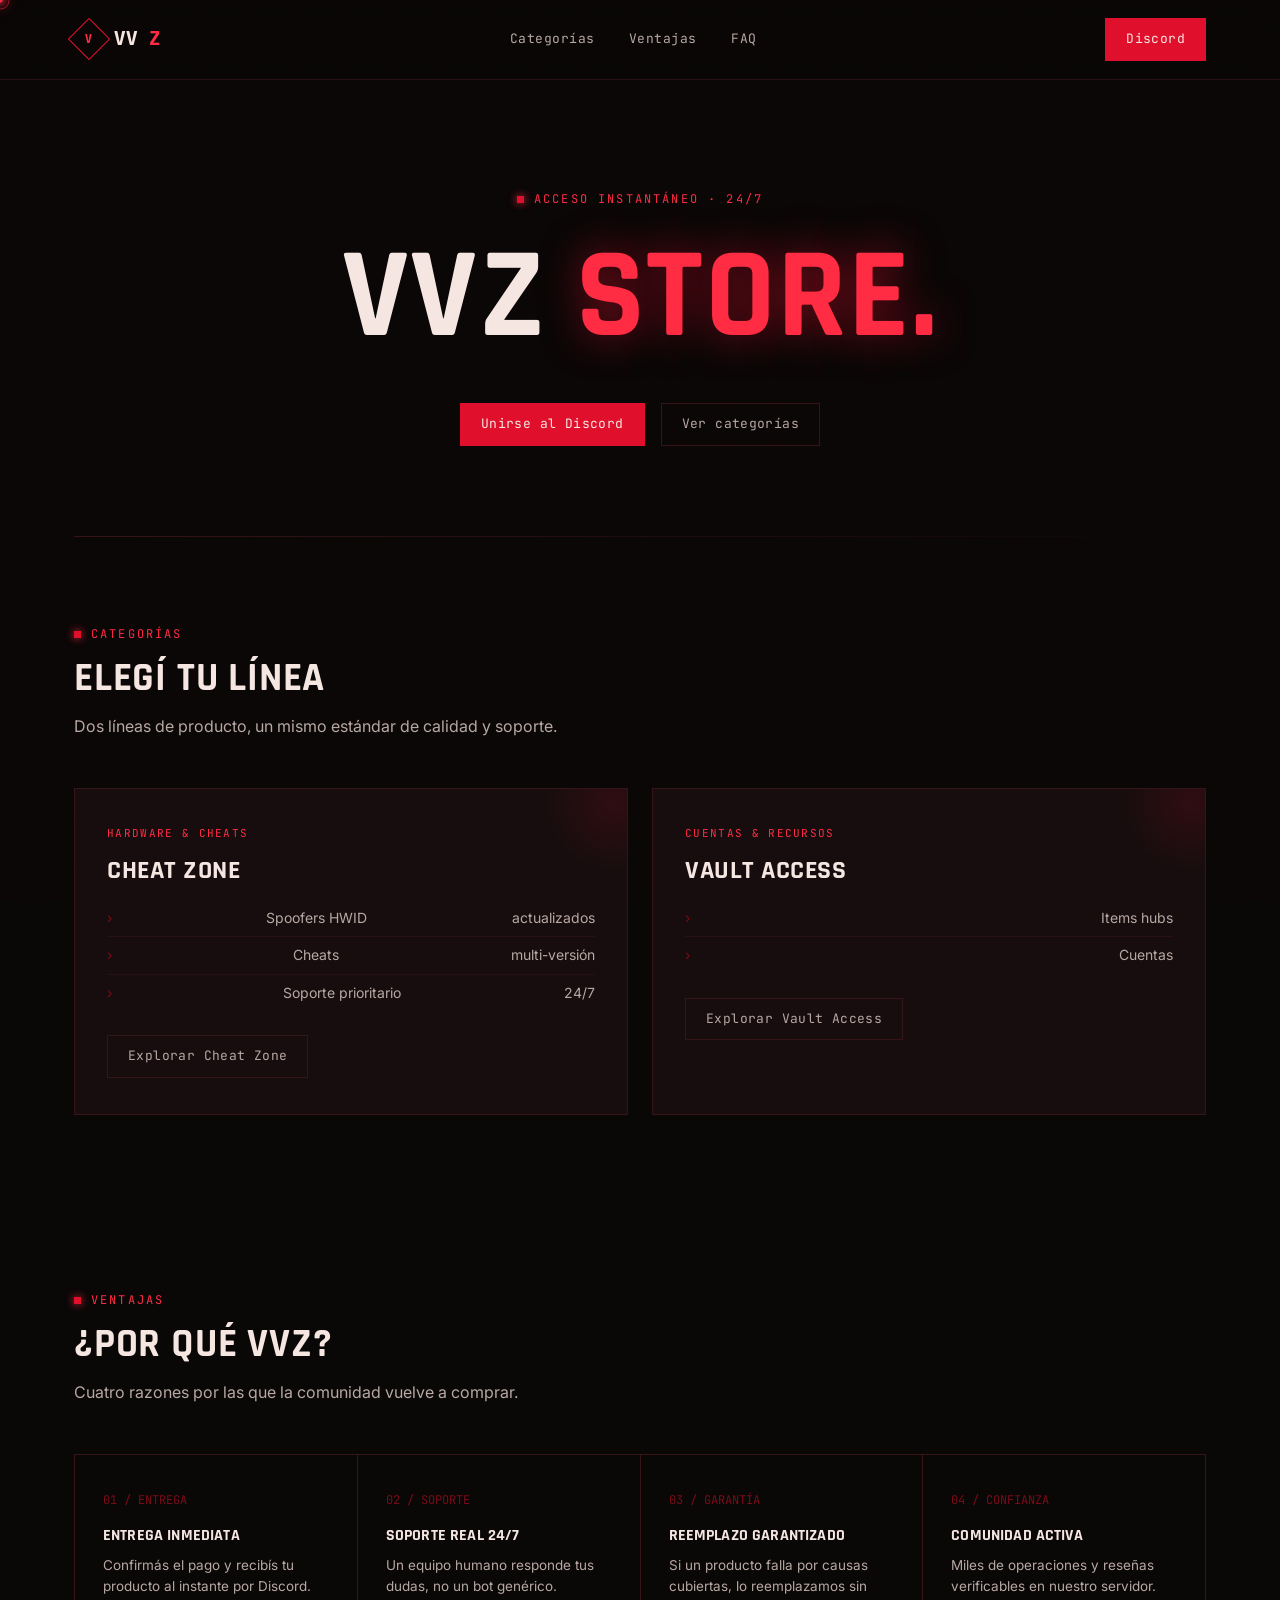
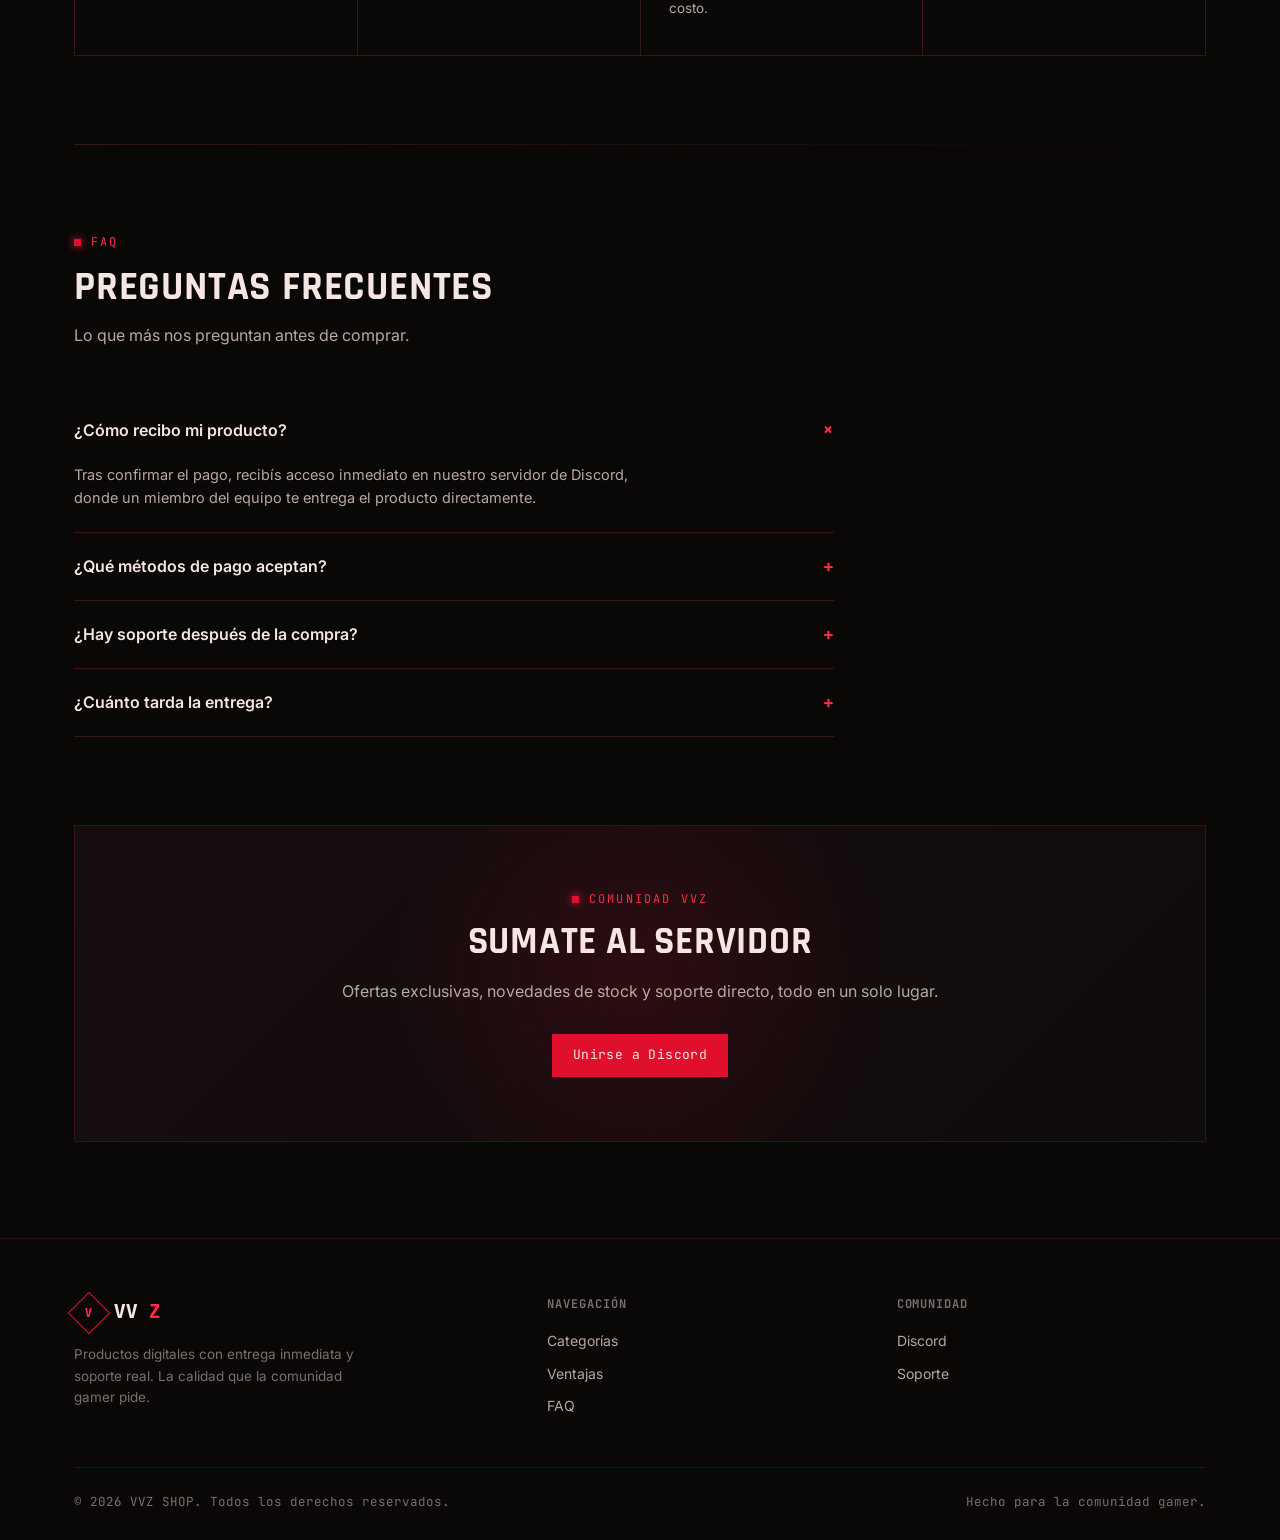
==== index.html @ 2f13028e "Add files via upload" ====
<!DOCTYPE html>
<html lang="es">
<head>
<meta charset="UTF-8">
<meta name="viewport" content="width=device-width, initial-scale=1.0">
<title>VVZ Shop — Productos Digitales</title>
<meta name="description" content="VVZ Shop. Cheats, cuentas y recursos digitales. Entrega inmediata por Discord.">
<link rel="preconnect" href="https://fonts.googleapis.com">
<link rel="preconnect" href="https://fonts.gstatic.com" crossorigin>
<link href="https://fonts.googleapis.com/css2?family=Rajdhani:wght@500;600;700&family=Inter:wght@400;500;600;700&family=JetBrains+Mono:wght@400;500;700&display=swap" rel="stylesheet">
<style>
  :root{
    --bg: #0a0707;
    --bg-soft: #100b0b;
    --surface: #170d0e;
    --surface-2: #1d1011;
    --line: #371417;
    --line-soft: #2a1012;
    --maroon: #7a0c18;
    --maroon-deep: #4a0710;
    --red: #e0102c;
    --red-bright: #ff2c44;
    --text: #f5e6e2;
    --text-dim: #b8a8a4;
    --text-mute: #7a6f6c;
    --mono: 'JetBrains Mono', monospace;
    --display: 'Rajdhani', sans-serif;
    --body: 'Inter', sans-serif;
  }

  *{margin:0;padding:0;box-sizing:border-box;}

  html{scroll-behavior:smooth;}

  body{
    background:var(--bg);
    color:var(--text);
    font-family:var(--body);
    line-height:1.6;
    overflow-x:hidden;
    position:relative;
  }

  /* signature ambient background: scanlines + grid + glow */
  body::before{
    content:"";
    position:fixed;
    inset:0;
    background-image:
      repeating-linear-gradient(0deg, rgba(224,16,44,0.025) 0px, rgba(224,16,44,0.025) 1px, transparent 1px, transparent 3px),
      linear-gradient(rgba(122,12,24,0.07) 1px, transparent 1px),
      linear-gradient(90deg, rgba(122,12,24,0.07) 1px, transparent 1px);
    background-size: 100% 3px, 48px 48px, 48px 48px;
    pointer-events:none;
    z-index:1;
    opacity:0.6;
  }

  body{cursor:none;}

  .glow-cursor{
    position:fixed;
    width:5px;
    height:5px;
    border-radius:50%;
    background:var(--red-bright);
    box-shadow:
      0 0 6px 1px rgba(255,44,68,0.9),
      0 0 13px 4px rgba(255,44,68,0.45);
    pointer-events:none;
    z-index:9999;
    transform:translate(-50%,-50%);
    transition:transform .08s ease-out, opacity .2s;
  }
  .glow-cursor::after{
    content:"";
    position:absolute;
    top:50%;left:50%;
    width:16px;height:16px;
    border:1px solid rgba(255,44,68,0.5);
    border-radius:50%;
    transform:translate(-50%,-50%);
  }

  @media (hover: none), (max-width: 720px){
    body{cursor:auto;}
    .glow-cursor{display:none;}
    #trail{display:none;}
  }

  a{color:inherit;text-decoration:none;}
  ul{list-style:none;}
  img{max-width:100%;display:block;}

  .wrap{
    max-width:1180px;
    margin:0 auto;
    padding:0 24px;
    position:relative;
    z-index:2;
  }

  .eyebrow{
    font-family:var(--mono);
    font-size:12px;
    letter-spacing:.18em;
    text-transform:uppercase;
    color:var(--red-bright);
    display:flex;
    align-items:center;
    gap:10px;
  }
  .eyebrow::before{
    content:"";
    width:7px;height:7px;
    background:var(--red);
    box-shadow:0 0 8px var(--red-bright);
    display:inline-block;
  }

  h1,h2,h3,h4{
    font-family:var(--display);
    font-weight:700;
    text-transform:uppercase;
    letter-spacing:.02em;
    line-height:1.05;
  }

  /* ---------- HEADER ---------- */
  header{
    position:sticky;
    top:0;
    z-index:50;
    background:rgba(10,7,7,0.82);
    backdrop-filter:blur(10px);
    border-bottom:1px solid var(--line-soft);
  }
  .nav{
    display:flex;
    align-items:center;
    justify-content:space-between;
    padding:18px 24px;
    max-width:1180px;
    margin:0 auto;
  }
  .logo{
    font-family:var(--display);
    font-weight:700;
    font-size:22px;
    letter-spacing:.06em;
    display:flex;
    align-items:center;
    gap:10px;
  }
  .logo .mark{
    width:30px;height:30px;
    border:1.5px solid var(--red);
    display:flex;
    align-items:center;
    justify-content:center;
    font-size:13px;
    color:var(--red-bright);
    position:relative;
    transform:rotate(45deg);
  }
  .logo .mark span{transform:rotate(-45deg);}
  .logo b{color:var(--red-bright);}

  .nav-links{
    display:flex;
    gap:34px;
    font-family:var(--mono);
    font-size:13px;
    letter-spacing:.04em;
  }
  .nav-links a{
    color:var(--text-dim);
    transition:color .2s;
    position:relative;
    padding:4px 0;
  }
  .nav-links a:hover, .nav-links a:focus-visible{color:var(--text);}
  .nav-links a::after{
    content:"";
    position:absolute;
    left:0;bottom:0;
    width:0;height:1px;
    background:var(--red);
    transition:width .25s;
  }
  .nav-links a:hover::after{width:100%;}

  .nav-cta{
    display:flex;
    align-items:center;
    gap:16px;
  }

  .btn{
    font-family:var(--mono);
    font-size:13px;
    letter-spacing:.03em;
    padding:10px 20px;
    border:1px solid var(--red);
    color:var(--text);
    background:transparent;
    cursor:pointer;
    transition:all .2s;
    display:inline-flex;
    align-items:center;
    gap:8px;
    white-space:nowrap;
  }
  .btn:hover, .btn:focus-visible{
    background:var(--red);
    box-shadow:0 0 22px rgba(224,16,44,0.45);
  }
  .btn-fill{
    background:var(--red);
    border-color:var(--red);
  }
  .btn-fill:hover{
    background:var(--red-bright);
    border-color:var(--red-bright);
  }
  .btn-ghost{
    border-color:var(--line);
    color:var(--text-dim);
  }
  .btn-ghost:hover{
    background:var(--surface-2);
    border-color:var(--maroon);
    color:var(--text);
    box-shadow:none;
  }

  .menu-toggle{display:none;}

  /* ---------- HERO ---------- */
  .hero{
    padding:110px 0 90px;
    position:relative;
    text-align:center;
  }
  .hero h1{
    font-size:clamp(56px,11vw,128px);
    margin:22px 0 38px;
    letter-spacing:.01em;
  }
  .hero h1 em{
    font-style:normal;
    color:var(--red-bright);
    text-shadow:0 0 40px rgba(224,16,44,0.55);
  }
  .hero .eyebrow{
    justify-content:center;
  }
  .hero-actions{
    display:flex;
    gap:16px;
    justify-content:center;
  }

  /* ---------- SECTION SHELL ---------- */
  section{padding:88px 0;position:relative;}
  .section-head{
    margin-bottom:48px;
    max-width:640px;
  }
  .section-head h2{
    font-size:clamp(28px,4vw,40px);
    margin:14px 0 14px;
  }
  .section-head p{color:var(--text-dim);font-size:16px;}

  .divider{
    height:1px;
    background:linear-gradient(90deg, var(--line), transparent);
  }

  /* ---------- CATEGORIES ---------- */
  .cat-grid{
    display:grid;
    grid-template-columns:repeat(2,1fr);
    gap:24px;
  }
  .cat-card{
    background:var(--surface);
    border:1px solid var(--line);
    padding:36px 32px;
    position:relative;
    overflow:hidden;
    transition:border-color .25s, transform .12s ease-out;
    transform-style:preserve-3d;
    perspective:1200px;
    will-change:transform;
  }
  .cat-card:hover{
    border-color:var(--maroon);
  }
  .cat-card::after{
    content:"";
    position:absolute;
    top:0;right:0;
    width:140px;height:140px;
    background:radial-gradient(circle, rgba(224,16,44,0.12), transparent 70%);
    transform:translate(40%,-40%);
  }
  .cat-tag{
    font-family:var(--mono);
    font-size:11px;
    color:var(--red-bright);
    letter-spacing:.12em;
    text-transform:uppercase;
  }
  .cat-card h3{
    font-size:26px;
    margin:14px 0 16px;
  }
  .cat-card ul{margin-bottom:24px;}
  .cat-card li{
    font-size:14px;
    color:var(--text-dim);
    padding:7px 0;
    border-bottom:1px solid var(--line-soft);
    display:flex;
    justify-content:space-between;
  }
  .cat-card li:last-child{border-bottom:none;}
  .cat-card li::before{content:"›";color:var(--maroon);margin-right:8px;}

  /* ---------- WHY US ---------- */
  .why-grid{
    display:grid;
    grid-template-columns:repeat(4,1fr);
    gap:1px;
    background:var(--line);
    border:1px solid var(--line);
  }
  .why-card{
    background:var(--bg);
    padding:36px 28px;
  }
  .why-num{
    font-family:var(--mono);
    font-size:12px;
    color:var(--maroon);
    margin-bottom:18px;
  }
  .why-card h4{font-size:16px;margin-bottom:10px;letter-spacing:.01em;}
  .why-card p{font-size:13.5px;color:var(--text-dim);}

  /* ---------- FAQ ---------- */
  .faq-list{max-width:760px;}
  .faq-item{
    border-bottom:1px solid var(--line);
  }
  .faq-q{
    width:100%;
    background:none;
    border:none;
    text-align:left;
    padding:22px 0;
    color:var(--text);
    font-family:var(--body);
    font-size:16px;
    font-weight:600;
    display:flex;
    justify-content:space-between;
    align-items:center;
    cursor:pointer;
  }
  .faq-q .icon{
    font-family:var(--mono);
    color:var(--red-bright);
    font-size:18px;
    transition:transform .25s;
  }
  .faq-item.open .faq-q .icon{transform:rotate(45deg);}
  .faq-a{
    max-height:0;
    overflow:hidden;
    transition:max-height .3s ease;
    color:var(--text-dim);
    font-size:14.5px;
  }
  .faq-a p{padding-bottom:22px;max-width:600px;}
  .faq-item.open .faq-a{max-height:200px;}

  /* ---------- CTA BAND ---------- */
  .cta-band{
    border:1px solid var(--line);
    background:linear-gradient(135deg, var(--surface), var(--bg-soft));
    padding:64px 56px;
    text-align:center;
    position:relative;
    overflow:hidden;
  }
  .cta-band::before{
    content:"";
    position:absolute;
    top:50%;left:50%;
    width:500px;height:500px;
    background:radial-gradient(circle, rgba(224,16,44,0.13), transparent 70%);
    transform:translate(-50%,-50%);
  }
  .cta-band h2{font-size:clamp(26px,4vw,38px);margin:14px 0 16px;position:relative;}
  .cta-band p{color:var(--text-dim);margin-bottom:30px;position:relative;}
  .cta-band .btn{position:relative;}

  /* ---------- FOOTER ---------- */
  footer{
    border-top:1px solid var(--line-soft);
    padding:56px 0 28px;
  }
  .footer-grid{
    display:grid;
    grid-template-columns:1.4fr 1fr 1fr;
    gap:40px;
    margin-bottom:40px;
  }
  .footer-brand p{color:var(--text-mute);font-size:13.5px;margin-top:14px;max-width:280px;}
  .footer-col h5{
    font-family:var(--mono);
    font-size:12px;
    letter-spacing:.08em;
    text-transform:uppercase;
    color:var(--text-mute);
    margin-bottom:16px;
  }
  .footer-col a{
    display:block;
    color:var(--text-dim);
    font-size:14px;
    margin-bottom:10px;
    transition:color .2s;
  }
  .footer-col a:hover{color:var(--red-bright);}
  .footer-bottom{
    border-top:1px solid var(--line-soft);
    padding-top:24px;
    display:flex;
    justify-content:space-between;
    font-size:12.5px;
    color:var(--text-mute);
    font-family:var(--mono);
  }

  /* ---------- FOCUS / A11Y ---------- */
  a:focus-visible, button:focus-visible{
    outline:2px solid var(--red-bright);
    outline-offset:2px;
  }

  @media (prefers-reduced-motion: reduce){
    *{animation:none !important; transition:none !important;}
  }

  /* ---------- RESPONSIVE ---------- */
  @media (max-width: 980px){
    .hero-grid{grid-template-columns:1fr;}
    .why-grid{grid-template-columns:repeat(2,1fr);}
    .footer-grid{grid-template-columns:1fr;gap:28px;}
  }
  @media (max-width: 720px){
    .nav-links{display:none;}
    .cat-grid{grid-template-columns:1fr;}
    .why-grid{grid-template-columns:1fr;}
    .hero-stats{gap:26px;flex-wrap:wrap;}
    .cta-band{padding:48px 24px;}
  }
</style>
</head>
<body>

<canvas id="trail" style="position:fixed;inset:0;pointer-events:none;z-index:9998;"></canvas>
<div class="glow-cursor" id="glow"></div>

<header>
  <nav class="nav">
    <a href="#top" class="logo"><span class="mark"><span>V</span></span>VV<b>Z</b></a>
    <div class="nav-links">
      <a href="#categorias">Categorías</a>
      <a href="#ventajas">Ventajas</a>
      <a href="#faq">FAQ</a>
    </div>
    <div class="nav-cta">
      <a href="https://discord.gg/fgKE6gKw79" target="_blank" rel="noopener" class="btn btn-fill">Discord</a>
    </div>
  </nav>
</header>

<main>

  <!-- HERO -->
  <section class="hero" id="top">
    <div class="wrap">
      <div class="eyebrow">Acceso instantáneo · 24/7</div>
      <h1 class="hero-title-lg">VVZ <em>Store.</em></h1>
      <div class="hero-actions">
        <a href="https://discord.gg/fgKE6gKw79" target="_blank" rel="noopener" class="btn btn-fill">Unirse al Discord</a>
        <a href="#categorias" class="btn btn-ghost">Ver categorías</a>
      </div>
    </div>
  </section>

  <div class="wrap"><div class="divider"></div></div>

  <!-- CATEGORIAS -->
  <section id="categorias">
    <div class="wrap">
      <div class="section-head">
        <div class="eyebrow">Categorías</div>
        <h2>Elegí tu línea</h2>
        <p>Dos líneas de producto, un mismo estándar de calidad y soporte.</p>
      </div>

      <div class="cat-grid">
        <div class="cat-card">
          <div class="cat-tag">Hardware &amp; Cheats</div>
          <h3>CHEAT ZONE</h3>
          <ul>
            <li>Spoofers HWID <span>actualizados</span></li>
            <li>Cheats <span>multi-versión</span></li>
            <li>Soporte prioritario <span>24/7</span></li>
          </ul>
          <a href="cheat-zone.html" class="btn btn-ghost">Explorar Cheat Zone</a>
        </div>

        <div class="cat-card">
          <div class="cat-tag">Cuentas &amp; Recursos</div>
          <h3>VAULT ACCESS</h3>
          <ul>
            <li>Items hubs</li>
            <li>Cuentas</li>
          </ul>
          <a href="vault-access.html" class="btn btn-ghost">Explorar Vault Access</a>
        </div>
      </div>
    </div>
  </section>


  <!-- VENTAJAS -->
  <section id="ventajas">
    <div class="wrap">
      <div class="section-head">
        <div class="eyebrow">Ventajas</div>
        <h2>¿Por qué VVZ?</h2>
        <p>Cuatro razones por las que la comunidad vuelve a comprar.</p>
      </div>

      <div class="why-grid">
        <div class="why-card">
          <div class="why-num">01 / ENTREGA</div>
          <h4>Entrega inmediata</h4>
          <p>Confirmás el pago y recibís tu producto al instante por Discord.</p>
        </div>
        <div class="why-card">
          <div class="why-num">02 / SOPORTE</div>
          <h4>Soporte real 24/7</h4>
          <p>Un equipo humano responde tus dudas, no un bot genérico.</p>
        </div>
        <div class="why-card">
          <div class="why-num">03 / GARANTÍA</div>
          <h4>Reemplazo garantizado</h4>
          <p>Si un producto falla por causas cubiertas, lo reemplazamos sin costo.</p>
        </div>
        <div class="why-card">
          <div class="why-num">04 / CONFIANZA</div>
          <h4>Comunidad activa</h4>
          <p>Miles de operaciones y reseñas verificables en nuestro servidor.</p>
        </div>
      </div>
    </div>
  </section>

  <div class="wrap"><div class="divider"></div></div>

  <!-- FAQ -->
  <section id="faq">
    <div class="wrap">
      <div class="section-head">
        <div class="eyebrow">FAQ</div>
        <h2>Preguntas frecuentes</h2>
        <p>Lo que más nos preguntan antes de comprar.</p>
      </div>

      <div class="faq-list">
        <div class="faq-item open">
          <button class="faq-q">¿Cómo recibo mi producto?<span class="icon">+</span></button>
          <div class="faq-a"><p>Tras confirmar el pago, recibís acceso inmediato en nuestro servidor de Discord, donde un miembro del equipo te entrega el producto directamente.</p></div>
        </div>
        <div class="faq-item">
          <button class="faq-q">¿Qué métodos de pago aceptan?<span class="icon">+</span></button>
          <div class="faq-a"><p>Aceptamos transferencias locales, criptomonedas y las principales billeteras virtuales. Vas a ver las opciones disponibles al finalizar tu compra en Discord.</p></div>
        </div>
        <div class="faq-item">
          <button class="faq-q">¿Hay soporte después de la compra?<span class="icon">+</span></button>
          <div class="faq-a"><p>Sí. Todos los productos incluyen soporte postventa por el tiempo indicado en su descripción, vía ticket en Discord.</p></div>
        </div>
        <div class="faq-item">
          <button class="faq-q">¿Cuánto tarda la entrega?<span class="icon">+</span></button>
          <div class="faq-a"><p>El tiempo promedio de entrega es de 3 a 10 minutos una vez confirmado el pago, dependiendo del producto.</p></div>
        </div>
      </div>
    </div>
  </section>


  <div class="wrap" style="padding-bottom:96px;">
    <div class="cta-band">
      <div class="eyebrow" style="justify-content:center;">Comunidad VVZ</div>
      <h2>Sumate al servidor</h2>
      <p>Ofertas exclusivas, novedades de stock y soporte directo, todo en un solo lugar.</p>
      <a href="https://discord.gg/fgKE6gKw79" target="_blank" rel="noopener" class="btn btn-fill">Unirse a Discord</a>
    </div>
  </div>

</main>

<footer>
  <div class="wrap">
    <div class="footer-grid">
      <div class="footer-brand">
        <a href="#top" class="logo"><span class="mark"><span>V</span></span>VV<b>Z</b></a>
        <p>Productos digitales con entrega inmediata y soporte real. La calidad que la comunidad gamer pide.</p>
      </div>
      <div class="footer-col">
        <h5>Navegación</h5>
        <a href="#categorias">Categorías</a>
        <a href="#ventajas">Ventajas</a>
        <a href="#faq">FAQ</a>
      </div>
      <div class="footer-col">
        <h5>Comunidad</h5>
        <a href="https://discord.gg/fgKE6gKw79" target="_blank" rel="noopener">Discord</a>
        <a href="#">Soporte</a>
      </div>
    </div>
    <div class="footer-bottom">
      <span>© 2026 VVZ SHOP. Todos los derechos reservados.</span>
      <span>Hecho para la comunidad gamer.</span>
    </div>
  </div>
</footer>

<script>
  // custom red dot cursor
  const glow = document.getElementById('glow');
  window.addEventListener('mousemove', (e) => {
    glow.style.left = e.clientX + 'px';
    glow.style.top = e.clientY + 'px';
    glow.style.opacity = '1';
    trailPoints.push({x:e.clientX, y:e.clientY, life:1});
  });
  window.addEventListener('mouseleave', () => { glow.style.opacity = '0'; });
  window.addEventListener('mousedown', () => { glow.style.transform = 'translate(-50%,-50%) scale(0.7)'; });
  window.addEventListener('mouseup', () => { glow.style.transform = 'translate(-50%,-50%) scale(1)'; });

  // faint red light trail left behind the cursor
  const trailCanvas = document.getElementById('trail');
  const tctx = trailCanvas.getContext('2d');
  let trailPoints = [];
  const reduceMotion = window.matchMedia('(prefers-reduced-motion: reduce)').matches;

  function resizeTrail(){
    trailCanvas.width = window.innerWidth;
    trailCanvas.height = window.innerHeight;
  }
  resizeTrail();
  window.addEventListener('resize', resizeTrail);

  function paintTrail(){
    tctx.clearRect(0, 0, trailCanvas.width, trailCanvas.height);
    if(!reduceMotion){
      trailPoints.forEach(p => {
        const r = 22 * p.life + 4;
        const grad = tctx.createRadialGradient(p.x, p.y, 0, p.x, p.y, r);
        grad.addColorStop(0, `rgba(255,44,68,${0.16 * p.life})`);
        grad.addColorStop(1, 'rgba(255,44,68,0)');
        tctx.fillStyle = grad;
        tctx.beginPath();
        tctx.arc(p.x, p.y, r, 0, Math.PI * 2);
        tctx.fill();
        p.life -= 0.045;
      });
      trailPoints = trailPoints.filter(p => p.life > 0);
    }
    requestAnimationFrame(paintTrail);
  }
  paintTrail();

  // FAQ accordion
  document.querySelectorAll('.faq-item').forEach(item => {
    item.querySelector('.faq-q').addEventListener('click', () => {
      const wasOpen = item.classList.contains('open');
      document.querySelectorAll('.faq-item').forEach(i => i.classList.remove('open'));
      if(!wasOpen) item.classList.add('open');
    });
  });

  // tilt 3D effect on category cards
  if(!reduceMotion){
    document.querySelectorAll('.cat-card').forEach(card => {
      const maxTilt = 10;
      card.style.transformStyle = 'preserve-3d';
      card.addEventListener('mousemove', (e) => {
        const rect = card.getBoundingClientRect();
        const x = (e.clientX - rect.left) / rect.width;
        const y = (e.clientY - rect.top) / rect.height;
        const tiltX = (0.5 - y) * maxTilt * 2;
        const tiltY = (x - 0.5) * maxTilt * 2;
        card.style.transform = `perspective(1000px) translateY(-3px) rotateX(${tiltX}deg) rotateY(${tiltY}deg)`;
      });
      card.addEventListener('mouseleave', () => {
        card.style.transform = 'perspective(1000px) translateY(0) rotateX(0deg) rotateY(0deg)';
      });
    });
  }
</script>

</body>
</html>
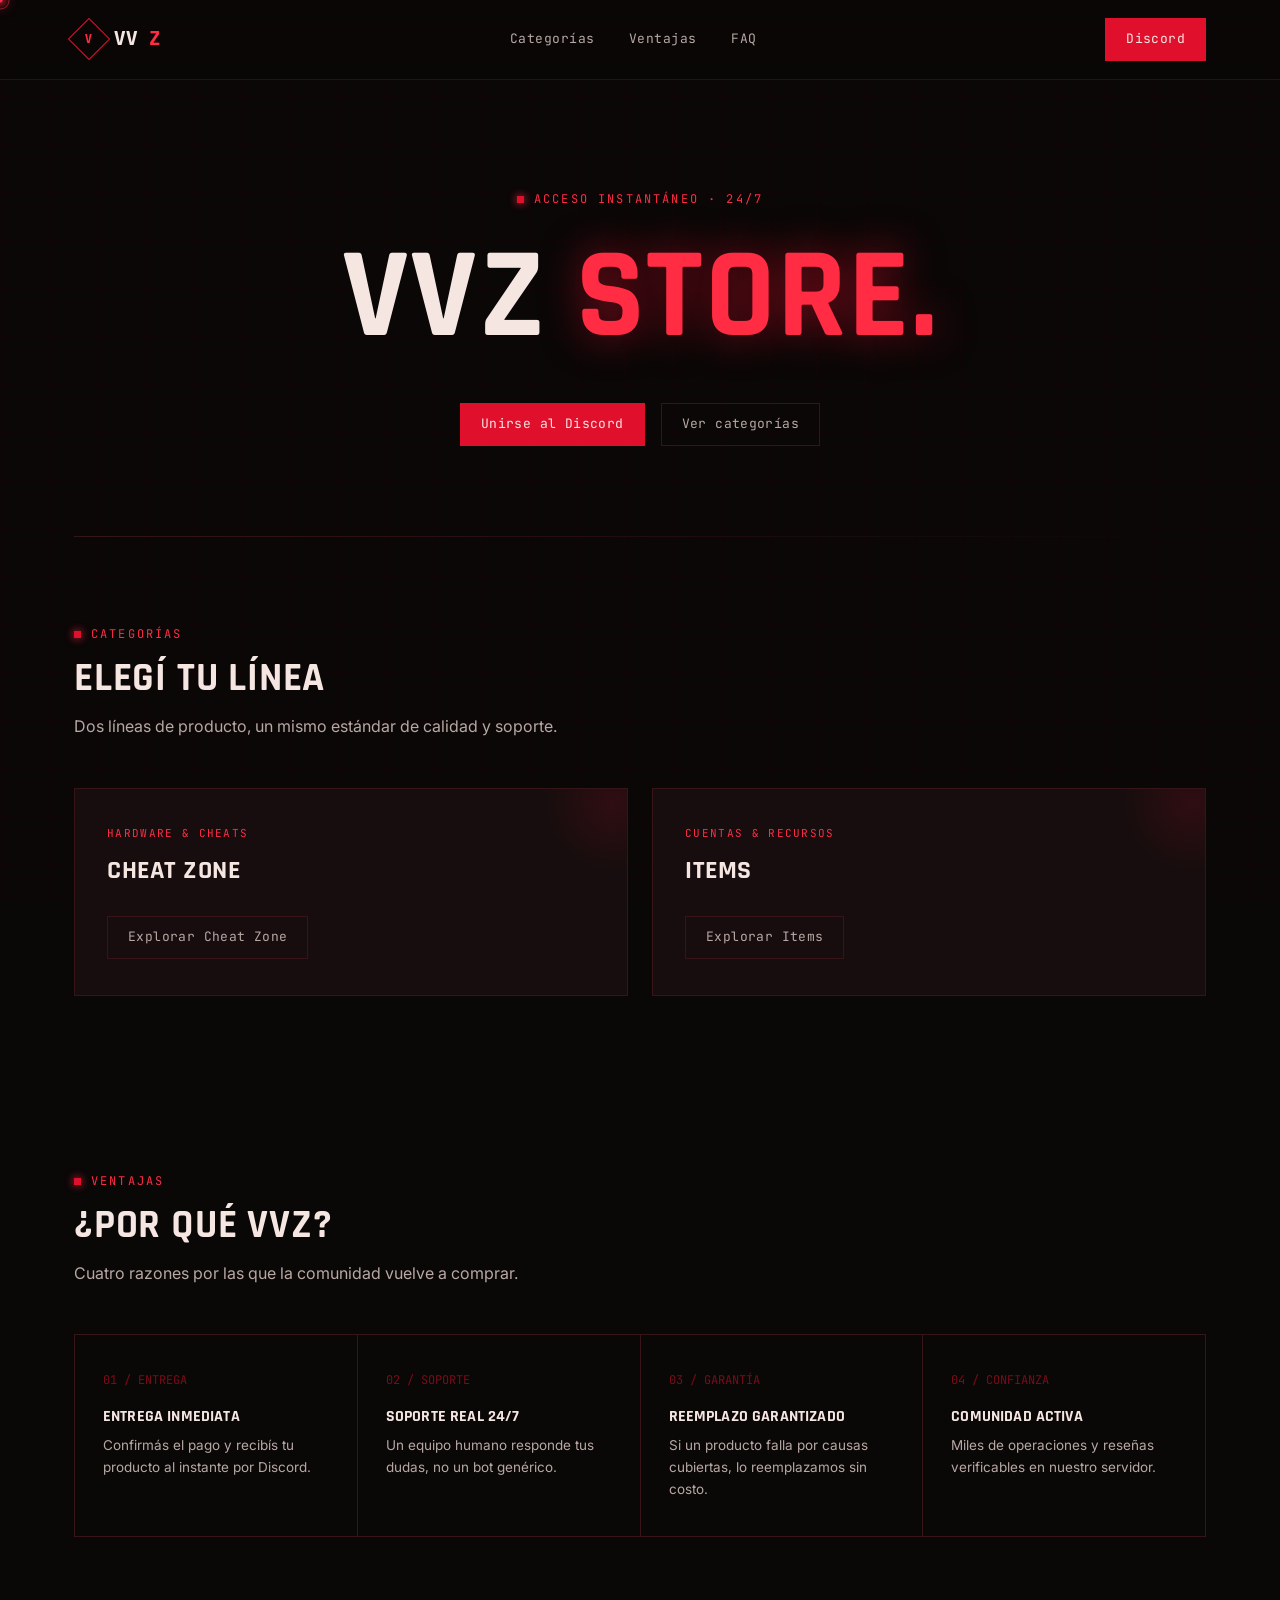
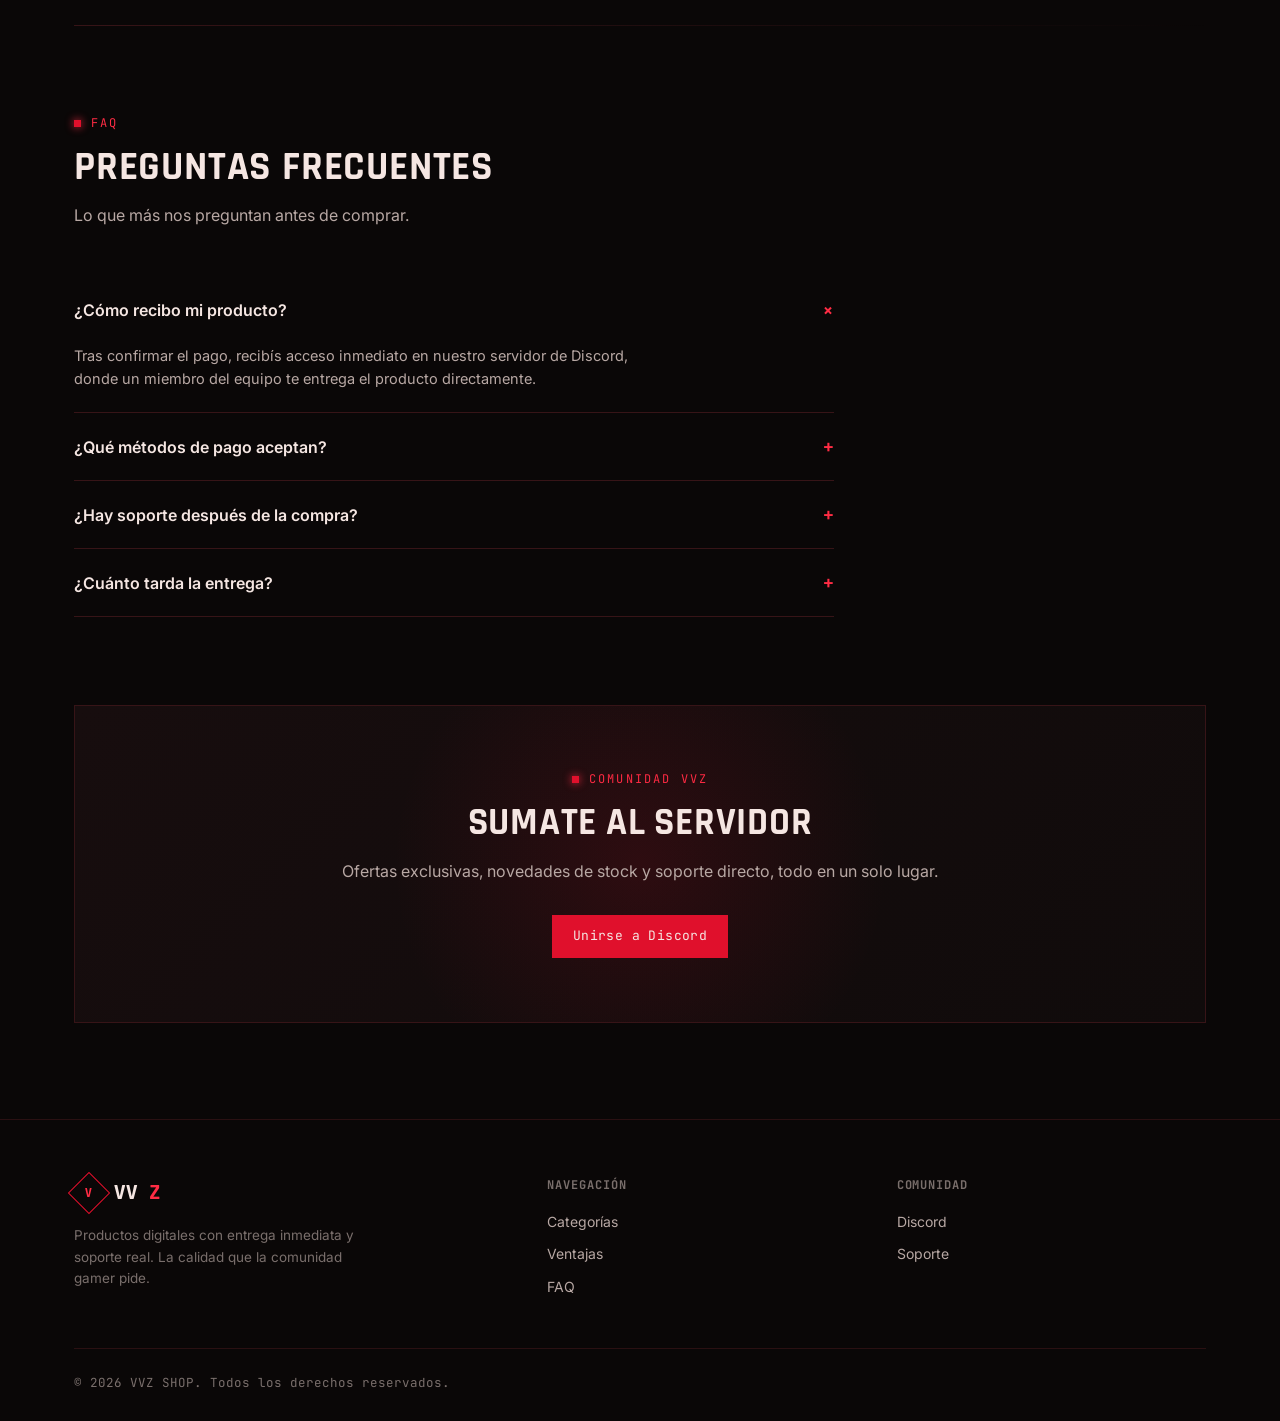
==== commit b129d440: "Add files via upload" ====
--- a/index.html
+++ b/index.html
@@ -315,8 +315,9 @@
   }
   .cat-card h3{
     font-size:26px;
-    margin:14px 0 16px;
-  }
+    margin:14px 0 28px;
+  }
+  .cat-card .btn{margin-top:4px;}
   .cat-card ul{margin-bottom:24px;}
   .cat-card li{
     font-size:14px;
@@ -485,7 +486,7 @@
       <a href="#faq">FAQ</a>
     </div>
     <div class="nav-cta">
-      <a href="https://discord.gg/fgKE6gKw79" target="_blank" rel="noopener" class="btn btn-fill">Discord</a>
+      <a href="https://discord.gg/AFREHdbmTz" target="_blank" rel="noopener" class="btn btn-fill">Discord</a>
     </div>
   </nav>
 </header>
@@ -498,7 +499,7 @@
       <div class="eyebrow">Acceso instantáneo · 24/7</div>
       <h1 class="hero-title-lg">VVZ <em>Store.</em></h1>
       <div class="hero-actions">
-        <a href="https://discord.gg/fgKE6gKw79" target="_blank" rel="noopener" class="btn btn-fill">Unirse al Discord</a>
+        <a href="https://discord.gg/AFREHdbmTz" target="_blank" rel="noopener" class="btn btn-fill">Unirse al Discord</a>
         <a href="#categorias" class="btn btn-ghost">Ver categorías</a>
       </div>
     </div>
@@ -519,22 +520,13 @@
         <div class="cat-card">
           <div class="cat-tag">Hardware &amp; Cheats</div>
           <h3>CHEAT ZONE</h3>
-          <ul>
-            <li>Spoofers HWID <span>actualizados</span></li>
-            <li>Cheats <span>multi-versión</span></li>
-            <li>Soporte prioritario <span>24/7</span></li>
-          </ul>
           <a href="cheat-zone.html" class="btn btn-ghost">Explorar Cheat Zone</a>
         </div>
 
         <div class="cat-card">
           <div class="cat-tag">Cuentas &amp; Recursos</div>
-          <h3>VAULT ACCESS</h3>
-          <ul>
-            <li>Items hubs</li>
-            <li>Cuentas</li>
-          </ul>
-          <a href="vault-access.html" class="btn btn-ghost">Explorar Vault Access</a>
+          <h3>ITEMS</h3>
+          <a href="vault-access.html" class="btn btn-ghost">Explorar Items</a>
         </div>
       </div>
     </div>
@@ -613,7 +605,7 @@
       <div class="eyebrow" style="justify-content:center;">Comunidad VVZ</div>
       <h2>Sumate al servidor</h2>
       <p>Ofertas exclusivas, novedades de stock y soporte directo, todo en un solo lugar.</p>
-      <a href="https://discord.gg/fgKE6gKw79" target="_blank" rel="noopener" class="btn btn-fill">Unirse a Discord</a>
+      <a href="https://discord.gg/AFREHdbmTz" target="_blank" rel="noopener" class="btn btn-fill">Unirse a Discord</a>
     </div>
   </div>
 
@@ -634,13 +626,12 @@
       </div>
       <div class="footer-col">
         <h5>Comunidad</h5>
-        <a href="https://discord.gg/fgKE6gKw79" target="_blank" rel="noopener">Discord</a>
+        <a href="https://discord.gg/AFREHdbmTz" target="_blank" rel="noopener">Discord</a>
         <a href="#">Soporte</a>
       </div>
     </div>
     <div class="footer-bottom">
       <span>© 2026 VVZ SHOP. Todos los derechos reservados.</span>
-      <span>Hecho para la comunidad gamer.</span>
     </div>
   </div>
 </footer>
@@ -721,4 +712,4 @@
 </script>
 
 </body>
-</html>+</html>
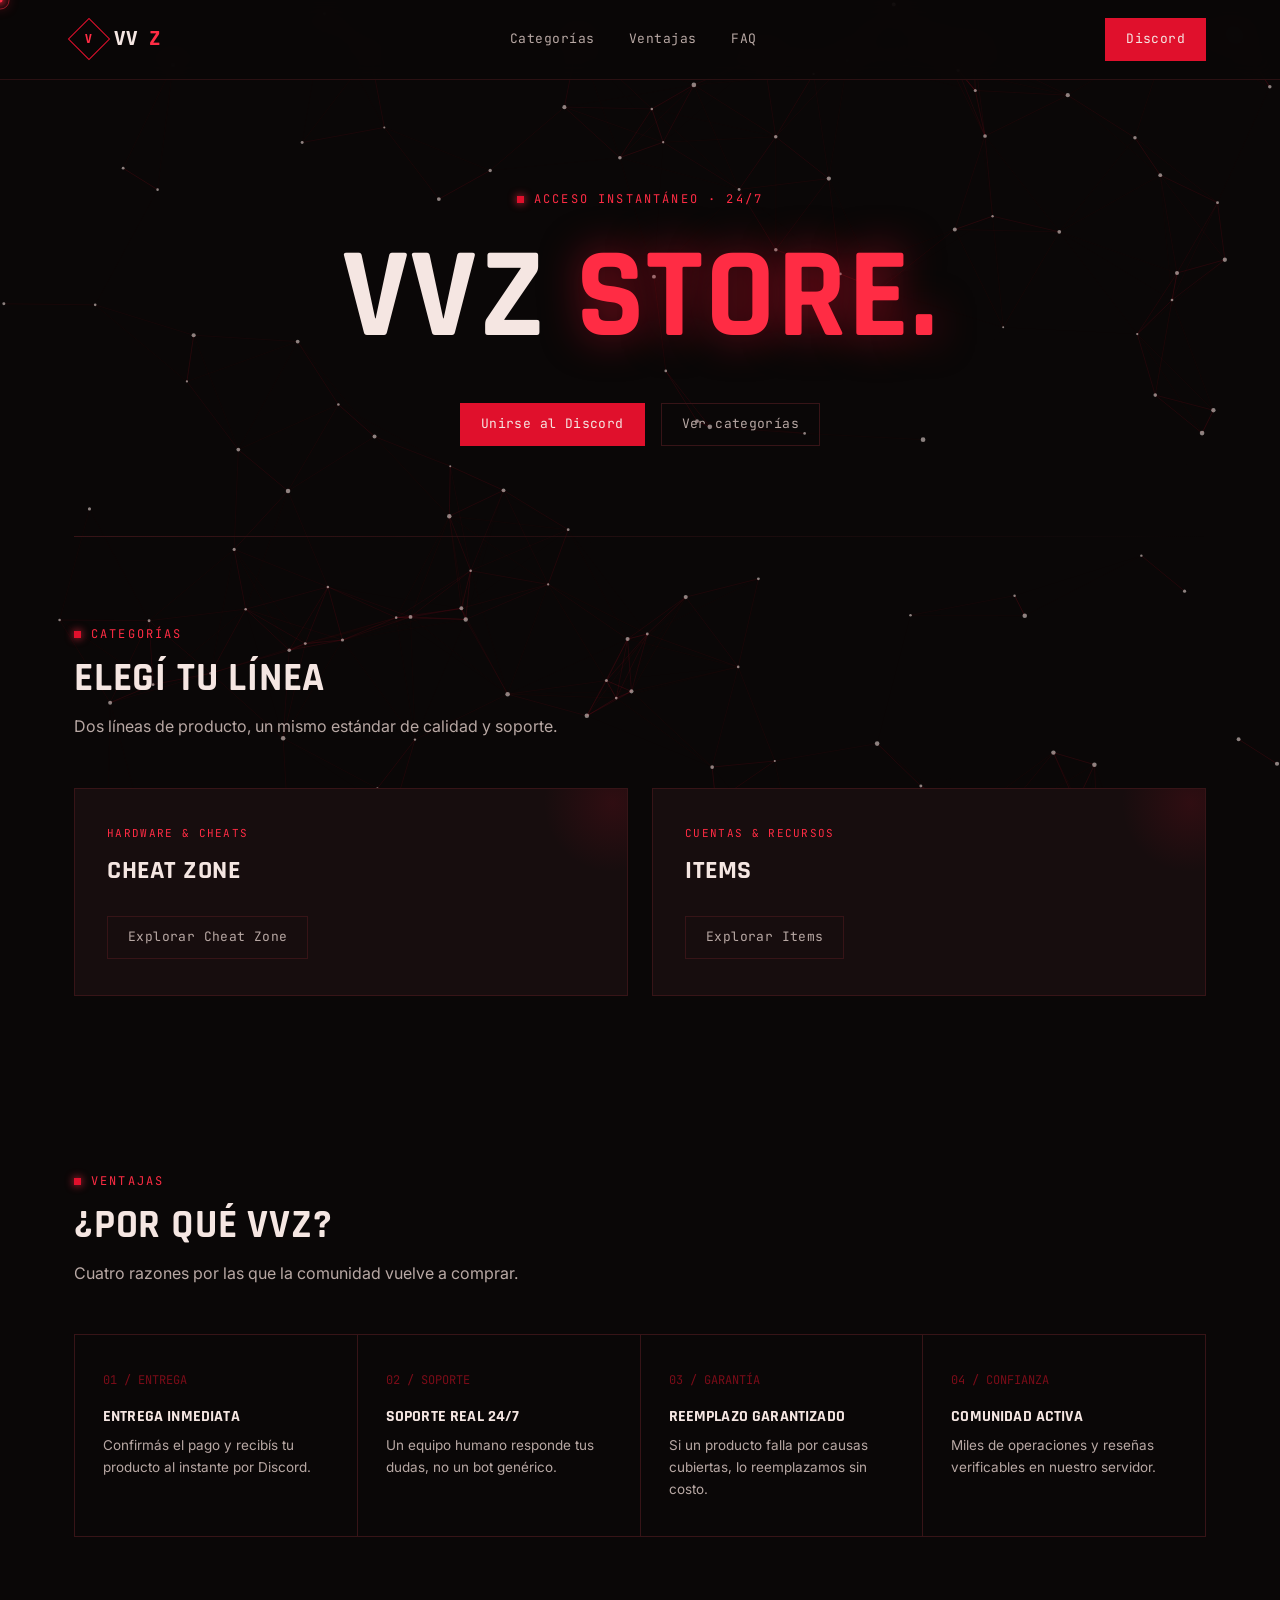
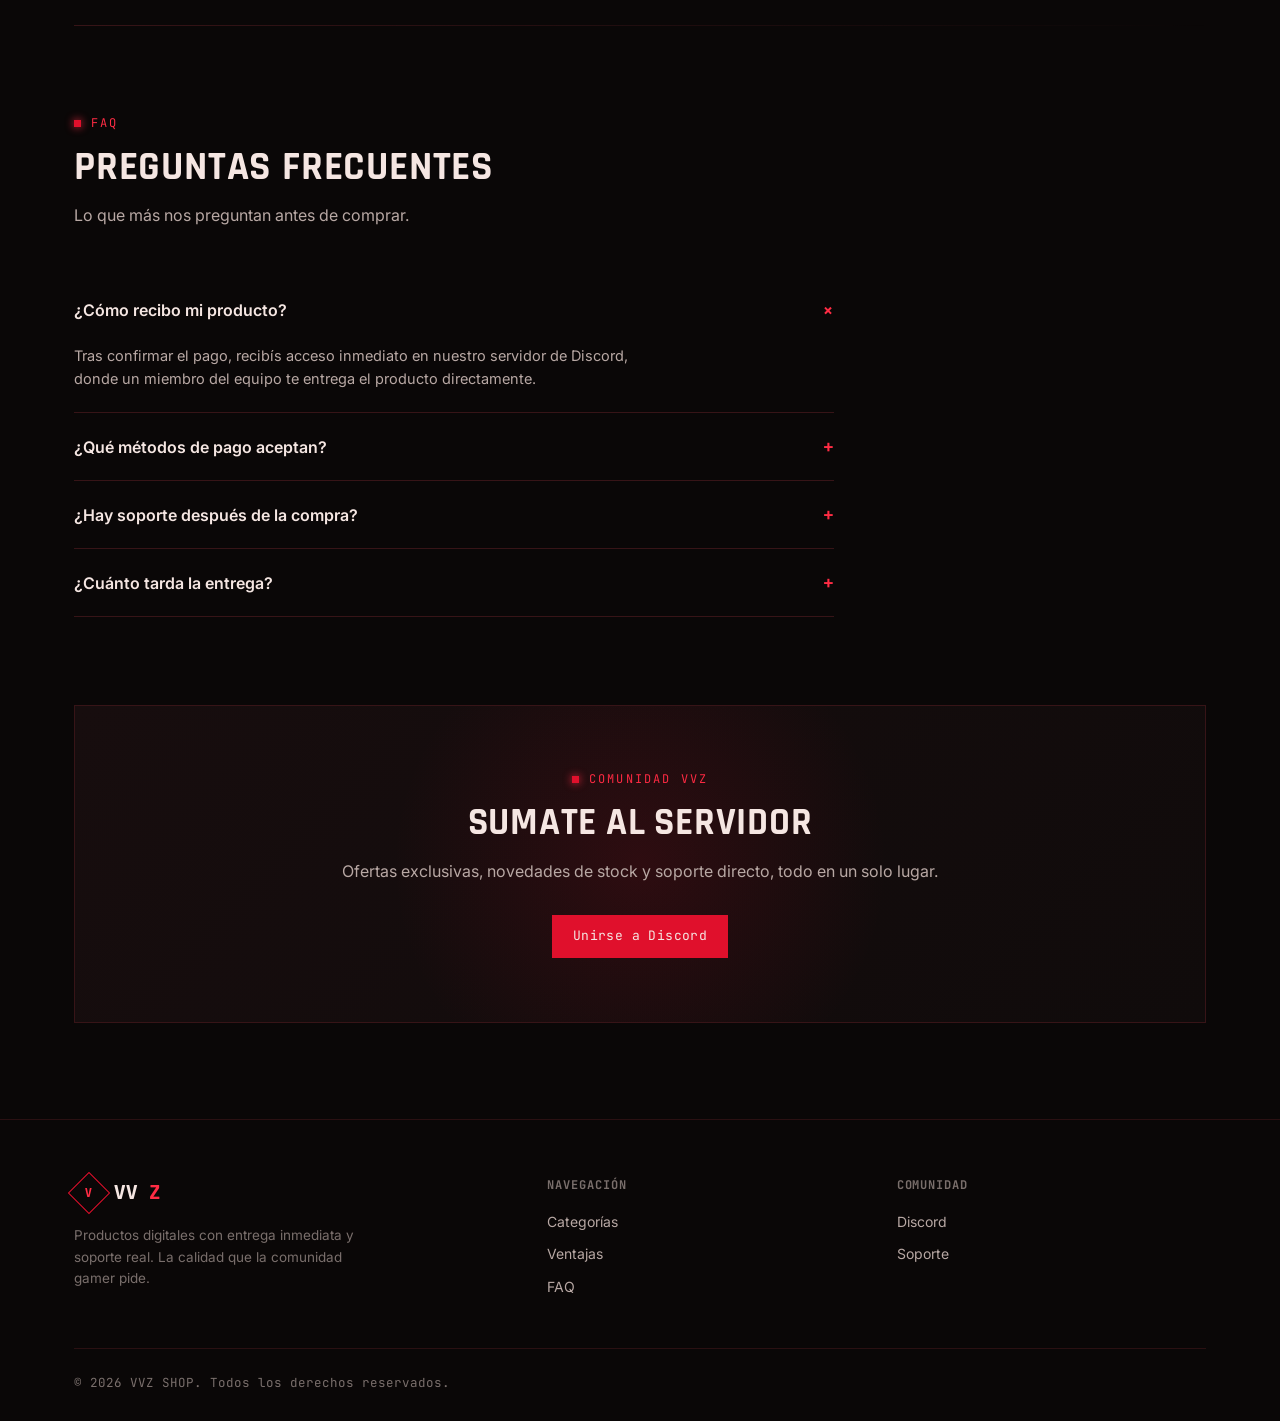
==== commit f8e38050: "Add files via upload" ====
--- a/index.html
+++ b/index.html
@@ -41,19 +41,12 @@
     position:relative;
   }
 
-  /* signature ambient background: scanlines + grid + glow */
-  body::before{
-    content:"";
+  /* signature ambient background: constellation particles canvas (#bg-particles) */
+  #bg-particles{
     position:fixed;
     inset:0;
-    background-image:
-      repeating-linear-gradient(0deg, rgba(224,16,44,0.025) 0px, rgba(224,16,44,0.025) 1px, transparent 1px, transparent 3px),
-      linear-gradient(rgba(122,12,24,0.07) 1px, transparent 1px),
-      linear-gradient(90deg, rgba(122,12,24,0.07) 1px, transparent 1px);
-    background-size: 100% 3px, 48px 48px, 48px 48px;
+    z-index:0;
     pointer-events:none;
-    z-index:1;
-    opacity:0.6;
   }
 
   body{cursor:none;}
@@ -474,6 +467,7 @@
 </head>
 <body>
 
+<canvas id="bg-particles"></canvas>
 <canvas id="trail" style="position:fixed;inset:0;pointer-events:none;z-index:9998;"></canvas>
 <div class="glow-cursor" id="glow"></div>
 
@@ -637,6 +631,71 @@
 </footer>
 
 <script>
+  const reduceMotion = window.matchMedia('(prefers-reduced-motion: reduce)').matches;
+
+  // minimal constellation particle background
+  const bgCanvas = document.getElementById('bg-particles');
+  if (bgCanvas) {
+    const bctx = bgCanvas.getContext('2d');
+    let particles = [];
+    const DENSITY = 9000;
+    const LINK_DIST = 140;
+    const SPEED = 0.12;
+
+    function sizeBg(){
+      bgCanvas.width = window.innerWidth;
+      bgCanvas.height = window.innerHeight;
+    }
+    function makeParticles(){
+      const count = Math.max(20, Math.round((bgCanvas.width * bgCanvas.height) / DENSITY));
+      particles = Array.from({length: count}, () => ({
+        x: Math.random() * bgCanvas.width,
+        y: Math.random() * bgCanvas.height,
+        vx: (Math.random() - 0.5) * SPEED,
+        vy: (Math.random() - 0.5) * SPEED,
+        r: Math.random() * 1.4 + 1
+      }));
+    }
+    sizeBg();
+    makeParticles();
+    window.addEventListener('resize', () => { sizeBg(); makeParticles(); });
+
+    function drawBg(){
+      bctx.clearRect(0, 0, bgCanvas.width, bgCanvas.height);
+      if (!reduceMotion) {
+        particles.forEach(p => {
+          p.x += p.vx; p.y += p.vy;
+          if (p.x < 0) p.x = bgCanvas.width; if (p.x > bgCanvas.width) p.x = 0;
+          if (p.y < 0) p.y = bgCanvas.height; if (p.y > bgCanvas.height) p.y = 0;
+        });
+      }
+      for (let i = 0; i < particles.length; i++){
+        const a = particles[i];
+        for (let j = i + 1; j < particles.length; j++){
+          const b = particles[j];
+          const dx = a.x - b.x, dy = a.y - b.y;
+          const dist = Math.sqrt(dx*dx + dy*dy);
+          if (dist < LINK_DIST){
+            bctx.strokeStyle = `rgba(224,16,44,${0.18 * (1 - dist / LINK_DIST)})`;
+            bctx.lineWidth = 1;
+            bctx.beginPath();
+            bctx.moveTo(a.x, a.y);
+            bctx.lineTo(b.x, b.y);
+            bctx.stroke();
+          }
+        }
+      }
+      particles.forEach(p => {
+        bctx.fillStyle = 'rgba(245,230,226,0.55)';
+        bctx.beginPath();
+        bctx.arc(p.x, p.y, p.r, 0, Math.PI * 2);
+        bctx.fill();
+      });
+      requestAnimationFrame(drawBg);
+    }
+    drawBg();
+  }
+
   // custom red dot cursor
   const glow = document.getElementById('glow');
   window.addEventListener('mousemove', (e) => {
@@ -653,7 +712,6 @@
   const trailCanvas = document.getElementById('trail');
   const tctx = trailCanvas.getContext('2d');
   let trailPoints = [];
-  const reduceMotion = window.matchMedia('(prefers-reduced-motion: reduce)').matches;
 
   function resizeTrail(){
     trailCanvas.width = window.innerWidth;
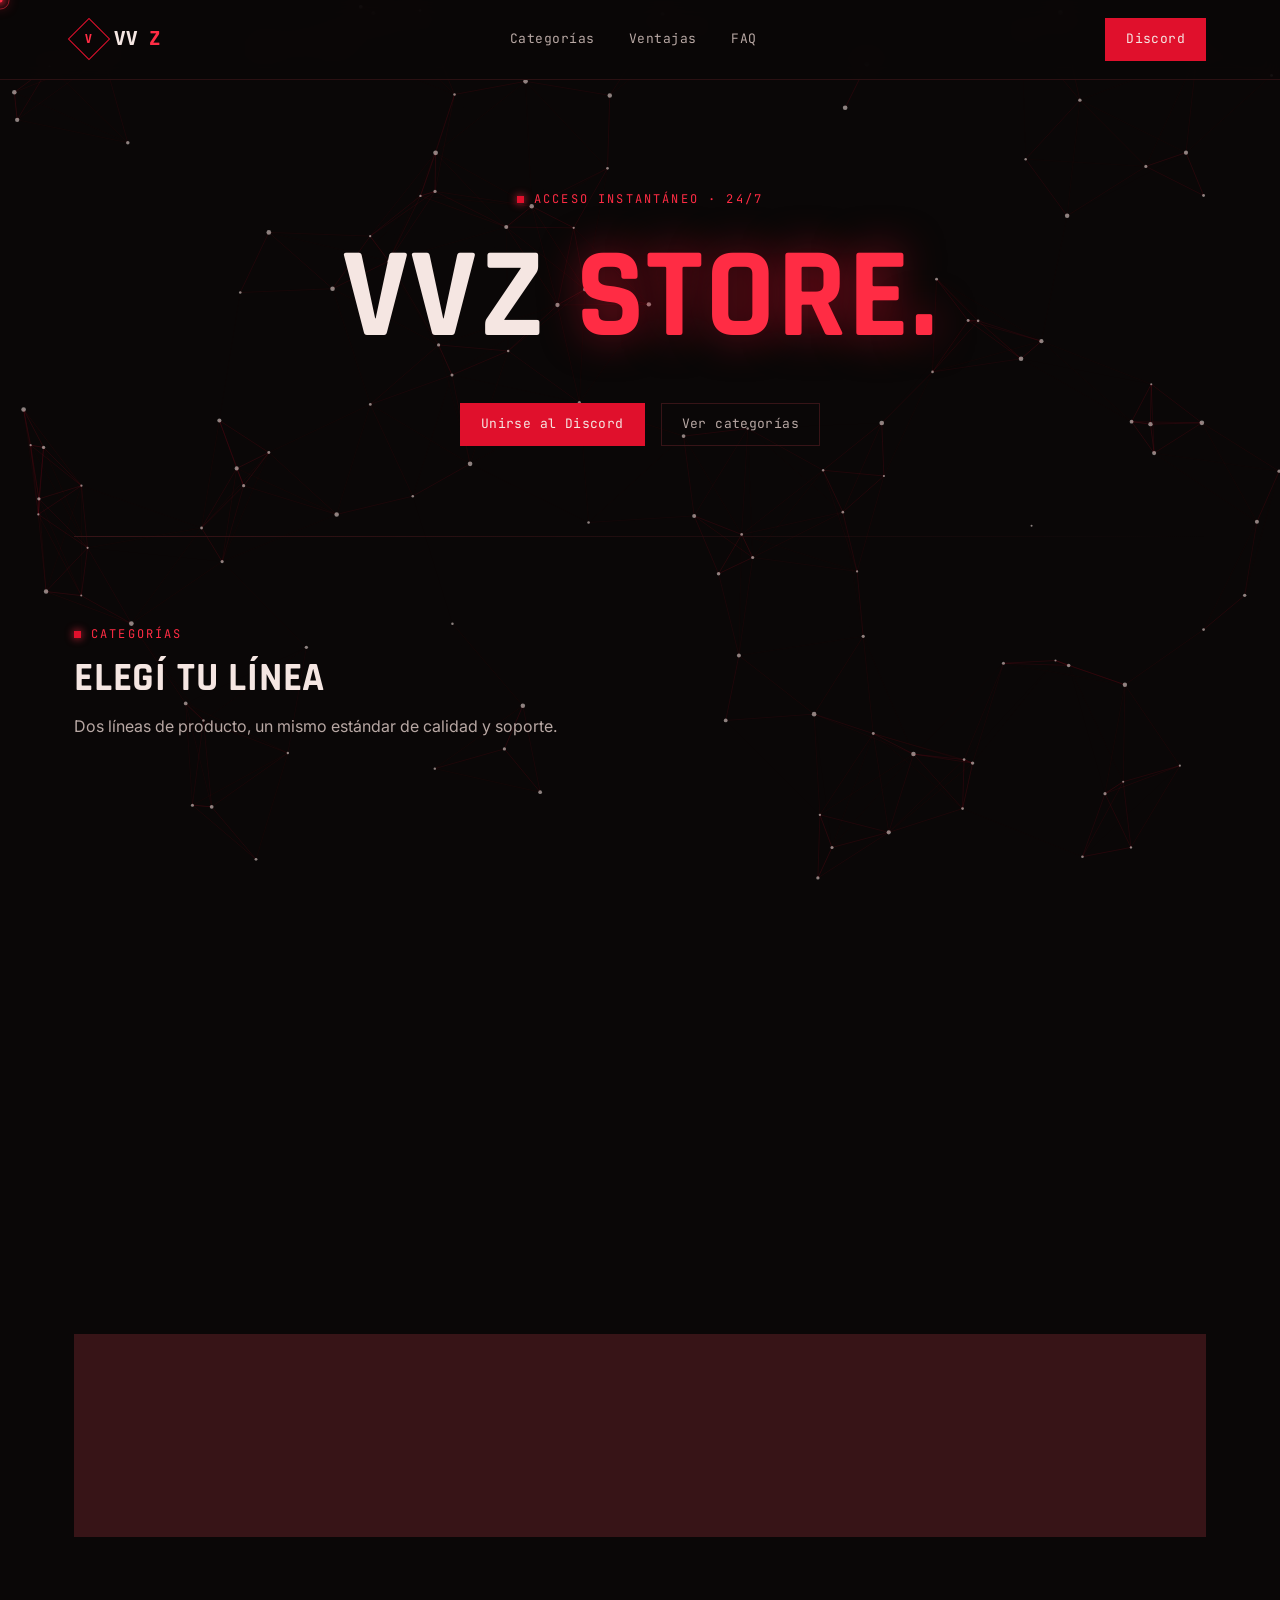
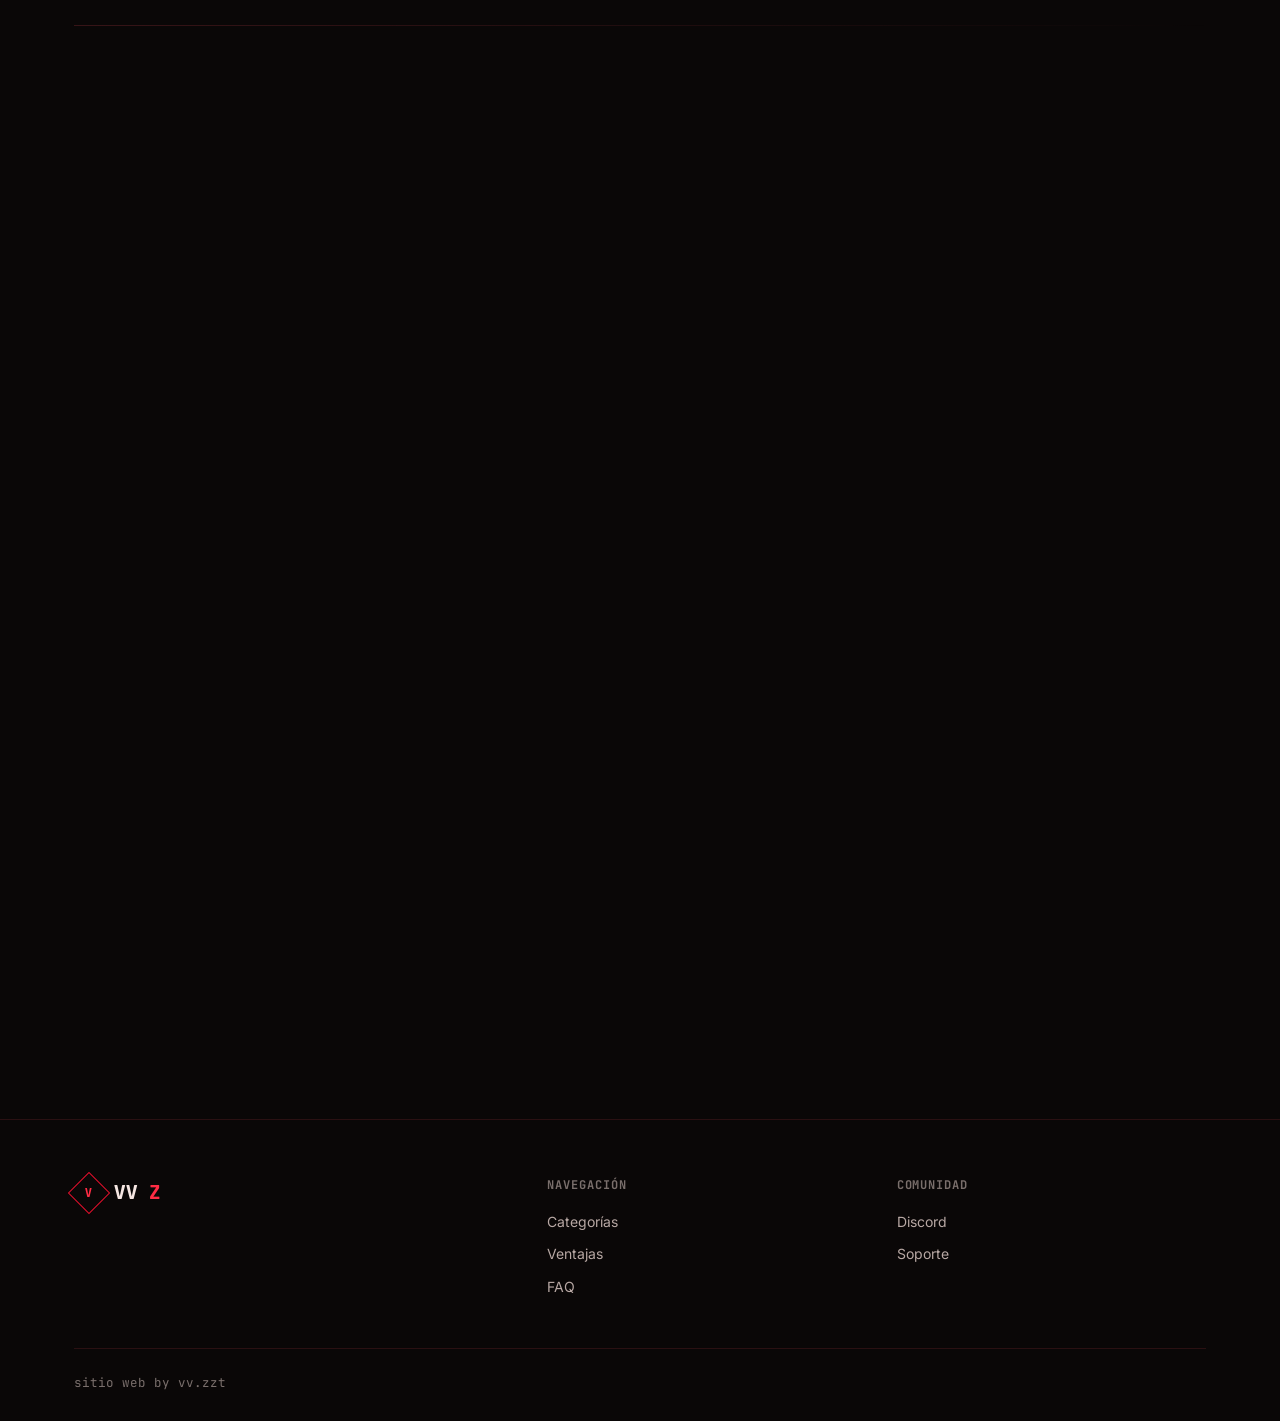
==== commit 5e443b76: "Add files via upload" ====
--- a/index.html
+++ b/index.html
@@ -450,6 +450,17 @@
     *{animation:none !important; transition:none !important;}
   }
 
+  /* ---------- SCROLL REVEAL ---------- */
+  .reveal{
+    opacity:0;
+    transform:translateY(22px);
+    transition:opacity .7s ease, transform .7s ease;
+  }
+  .reveal.visible{
+    opacity:1;
+    transform:translateY(0);
+  }
+
   /* ---------- RESPONSIVE ---------- */
   @media (max-width: 980px){
     .hero-grid{grid-template-columns:1fr;}
@@ -504,20 +515,20 @@
   <!-- CATEGORIAS -->
   <section id="categorias">
     <div class="wrap">
-      <div class="section-head">
+      <div class="section-head reveal">
         <div class="eyebrow">Categorías</div>
         <h2>Elegí tu línea</h2>
         <p>Dos líneas de producto, un mismo estándar de calidad y soporte.</p>
       </div>
 
       <div class="cat-grid">
-        <div class="cat-card">
+        <div class="cat-card reveal">
           <div class="cat-tag">Hardware &amp; Cheats</div>
           <h3>CHEAT ZONE</h3>
           <a href="cheat-zone.html" class="btn btn-ghost">Explorar Cheat Zone</a>
         </div>
 
-        <div class="cat-card">
+        <div class="cat-card reveal">
           <div class="cat-tag">Cuentas &amp; Recursos</div>
           <h3>ITEMS</h3>
           <a href="vault-access.html" class="btn btn-ghost">Explorar Items</a>
@@ -530,29 +541,29 @@
   <!-- VENTAJAS -->
   <section id="ventajas">
     <div class="wrap">
-      <div class="section-head">
+      <div class="section-head reveal">
         <div class="eyebrow">Ventajas</div>
         <h2>¿Por qué VVZ?</h2>
         <p>Cuatro razones por las que la comunidad vuelve a comprar.</p>
       </div>
 
       <div class="why-grid">
-        <div class="why-card">
+        <div class="why-card reveal">
           <div class="why-num">01 / ENTREGA</div>
           <h4>Entrega inmediata</h4>
           <p>Confirmás el pago y recibís tu producto al instante por Discord.</p>
         </div>
-        <div class="why-card">
+        <div class="why-card reveal">
           <div class="why-num">02 / SOPORTE</div>
           <h4>Soporte real 24/7</h4>
           <p>Un equipo humano responde tus dudas, no un bot genérico.</p>
         </div>
-        <div class="why-card">
+        <div class="why-card reveal">
           <div class="why-num">03 / GARANTÍA</div>
           <h4>Reemplazo garantizado</h4>
           <p>Si un producto falla por causas cubiertas, lo reemplazamos sin costo.</p>
         </div>
-        <div class="why-card">
+        <div class="why-card reveal">
           <div class="why-num">04 / CONFIANZA</div>
           <h4>Comunidad activa</h4>
           <p>Miles de operaciones y reseñas verificables en nuestro servidor.</p>
@@ -566,26 +577,26 @@
   <!-- FAQ -->
   <section id="faq">
     <div class="wrap">
-      <div class="section-head">
+      <div class="section-head reveal">
         <div class="eyebrow">FAQ</div>
         <h2>Preguntas frecuentes</h2>
         <p>Lo que más nos preguntan antes de comprar.</p>
       </div>
 
       <div class="faq-list">
-        <div class="faq-item open">
+        <div class="faq-item open reveal">
           <button class="faq-q">¿Cómo recibo mi producto?<span class="icon">+</span></button>
           <div class="faq-a"><p>Tras confirmar el pago, recibís acceso inmediato en nuestro servidor de Discord, donde un miembro del equipo te entrega el producto directamente.</p></div>
         </div>
-        <div class="faq-item">
+        <div class="faq-item reveal">
           <button class="faq-q">¿Qué métodos de pago aceptan?<span class="icon">+</span></button>
           <div class="faq-a"><p>Aceptamos transferencias locales, criptomonedas y las principales billeteras virtuales. Vas a ver las opciones disponibles al finalizar tu compra en Discord.</p></div>
         </div>
-        <div class="faq-item">
+        <div class="faq-item reveal">
           <button class="faq-q">¿Hay soporte después de la compra?<span class="icon">+</span></button>
           <div class="faq-a"><p>Sí. Todos los productos incluyen soporte postventa por el tiempo indicado en su descripción, vía ticket en Discord.</p></div>
         </div>
-        <div class="faq-item">
+        <div class="faq-item reveal">
           <button class="faq-q">¿Cuánto tarda la entrega?<span class="icon">+</span></button>
           <div class="faq-a"><p>El tiempo promedio de entrega es de 3 a 10 minutos una vez confirmado el pago, dependiendo del producto.</p></div>
         </div>
@@ -594,7 +605,7 @@
   </section>
 
 
-  <div class="wrap" style="padding-bottom:96px;">
+  <div class="wrap reveal" style="padding-bottom:96px;">
     <div class="cta-band">
       <div class="eyebrow" style="justify-content:center;">Comunidad VVZ</div>
       <h2>Sumate al servidor</h2>
@@ -610,7 +621,6 @@
     <div class="footer-grid">
       <div class="footer-brand">
         <a href="#top" class="logo"><span class="mark"><span>V</span></span>VV<b>Z</b></a>
-        <p>Productos digitales con entrega inmediata y soporte real. La calidad que la comunidad gamer pide.</p>
       </div>
       <div class="footer-col">
         <h5>Navegación</h5>
@@ -625,7 +635,7 @@
       </div>
     </div>
     <div class="footer-bottom">
-      <span>© 2026 VVZ SHOP. Todos los derechos reservados.</span>
+      <span>sitio web by vv.zzt</span>
     </div>
   </div>
 </footer>
@@ -767,6 +777,41 @@
       });
     });
   }
+
+  // reveal: fade + slide up, replaying every time the element enters or
+  // leaves the viewport, in either scroll direction
+  const revealEls = document.querySelectorAll('.reveal');
+  if (reduceMotion) {
+    revealEls.forEach(el => el.classList.add('visible'));
+  } else {
+    const groups = new Map();
+    revealEls.forEach(el => {
+      const parent = el.parentElement;
+      if (!groups.has(parent)) groups.set(parent, []);
+      groups.get(parent).push(el);
+    });
+    groups.forEach(siblings => {
+      siblings.forEach((el, i) => {
+        el.style.transitionDelay = (i * 90) + 'ms';
+      });
+    });
+    const pendingTimers = new WeakMap();
+    const revealObserver = new IntersectionObserver((entries) => {
+      entries.forEach(entry => {
+        const el = entry.target;
+        const existing = pendingTimers.get(el);
+        if (existing) clearTimeout(existing);
+
+        if (entry.isIntersecting) {
+          const t = setTimeout(() => el.classList.add('visible'), 250);
+          pendingTimers.set(el, t);
+        } else {
+          el.classList.remove('visible');
+        }
+      });
+    }, { threshold: 0.1, rootMargin: '0px 0px -10% 0px' });
+    revealEls.forEach(el => revealObserver.observe(el));
+  }
 </script>
 
 </body>
